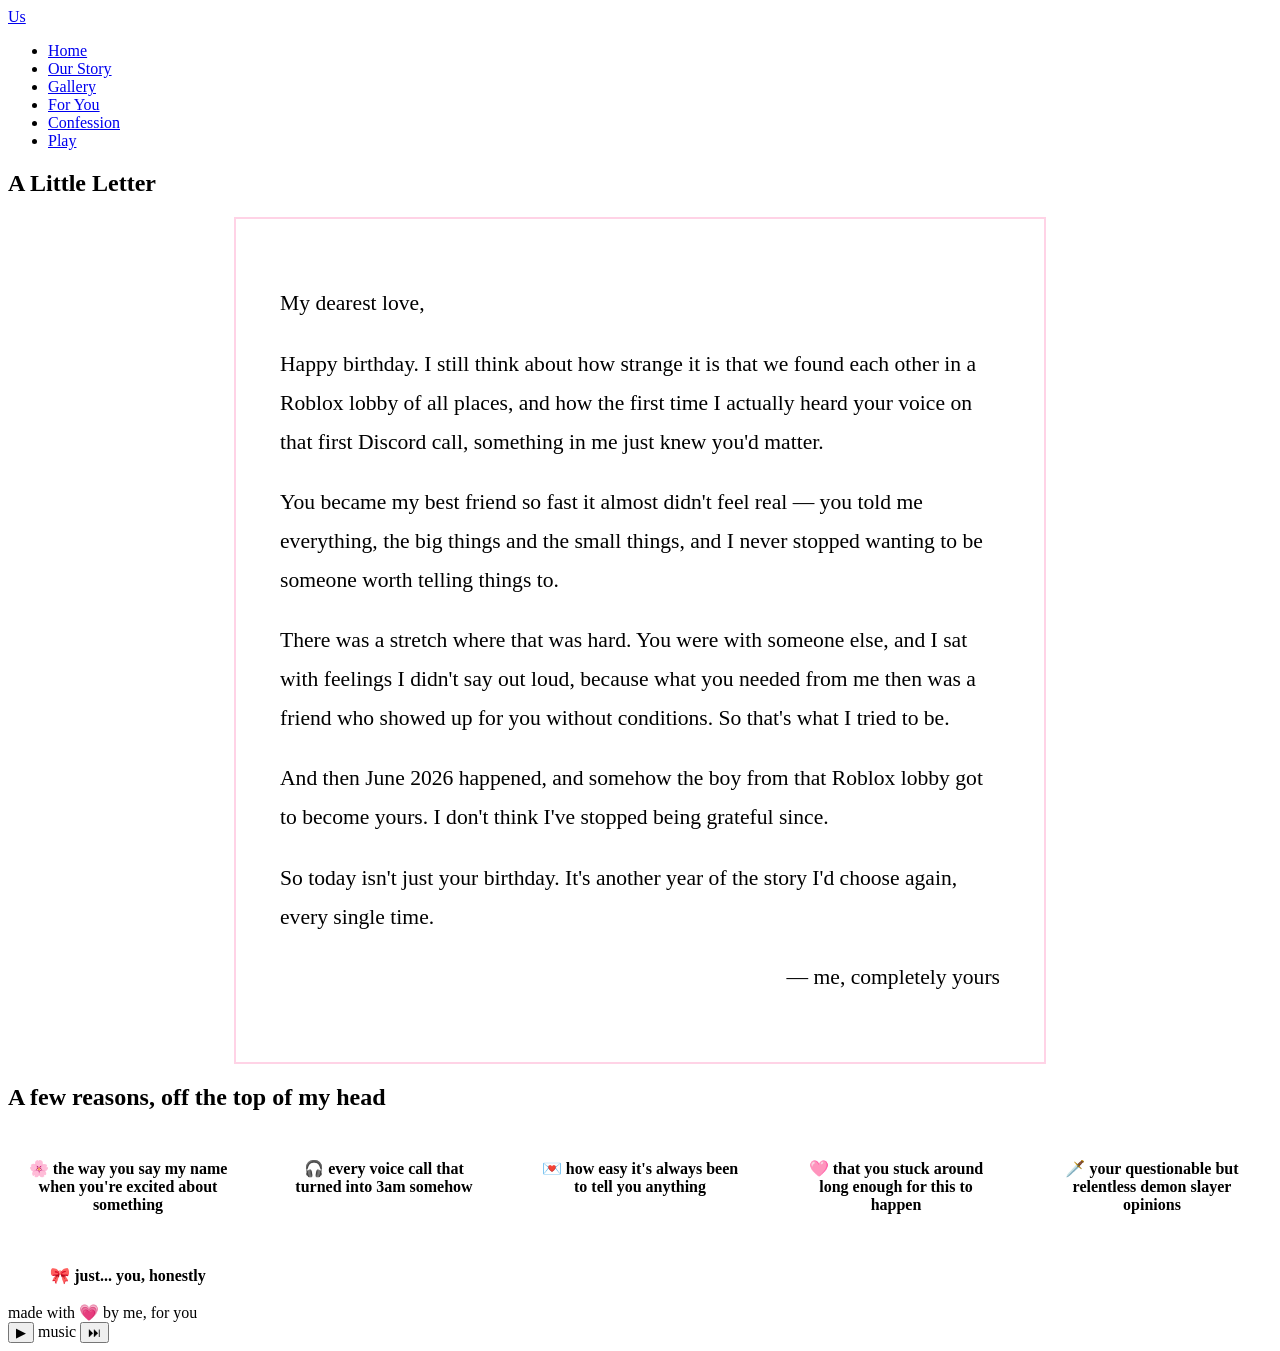
==== letter.html @ fff15fe3 "Add files via upload" ====
<!DOCTYPE html>
<html lang="en">
<head>
<meta charset="UTF-8">
<meta name="viewport" content="width=device-width, initial-scale=1.0">
<title>For You 💗</title>
<link rel="icon" href="data:image/svg+xml,<svg xmlns=%22http://www.w3.org/2000/svg%22 viewBox=%220 0 100 100%22><text y=%22.9em%22 font-size=%2290%22>💗</text></svg>">
<link href="https://fonts.googleapis.com/css2?family=Playfair+Display:wght@600;700&family=Quicksand:wght@500;600;700&family=Caveat:wght@600;700&display=swap" rel="stylesheet">
<link rel="stylesheet" href="css/style.css">
<style>
  .letter-paper{
    background:var(--white);
    border-radius:var(--radius);
    box-shadow:var(--shadow);
    padding:44px;
    max-width:720px; margin:0 auto;
    border:2px solid #ffd3e6;
    font-family:var(--hand);
    font-size:1.35rem;
    line-height:1.8;
    color:var(--ink);
  }
  .letter-paper p{font-size:inherit; line-height:inherit;}
  .signature{ text-align:right; font-size:1.7rem; color:var(--hot-deep); margin-top:20px;}
  .reasons{
    display:grid; grid-template-columns:repeat(auto-fit,minmax(220px,1fr));
    gap:16px; margin-top:30px;
  }
  .reason-card{
    background:var(--white); border-radius:16px; padding:18px;
    border:2px dashed var(--bubblegum); text-align:center; font-weight:600;
  }
</style>
</head>
<body data-page="letter">

<div id="float-layer"></div>
<div class="haori-sash"></div>

<nav class="site-nav">
  <a href="index.html" class="brand"><span class="bow"><span class="bow-center"></span></span> Us</a>
  <ul>
    <li><a class="nav-link" href="index.html">Home</a></li>
    <li><a class="nav-link" href="memories.html">Our Story</a></li>
    <li><a class="nav-link" href="gallery.html">Gallery</a></li>
    <li><a class="nav-link" href="letter.html">For You</a></li>
    <li><a class="nav-link" href="admirers.html">Confession</a></li>
    <li><a class="nav-link" href="games.html">Play</a></li>
  </ul>
</nav>

<main class="page-wrap">
  <section class="center">
    <h1>A Little Letter</h1>
  </section>

  <div class="letter-paper">
    <p>My dearest <span data-her-name>love</span>,</p>
    <p>Happy birthday. I still think about how strange it is that we found each other in a Roblox lobby of all places, and how the first time I actually heard your voice on that first Discord call, something in me just knew you'd matter.</p>
    <p>You became my best friend so fast it almost didn't feel real — you told me everything, the big things and the small things, and I never stopped wanting to be someone worth telling things to.</p>
    <p>There was a stretch where that was hard. You were with someone else, and I sat with feelings I didn't say out loud, because what you needed from me then was a friend who showed up for you without conditions. So that's what I tried to be.</p>
    <p>And then June 2026 happened, and somehow the boy from that Roblox lobby got to become yours. I don't think I've stopped being grateful since.</p>
    <p>So today isn't just your birthday. It's another year of the story I'd choose again, every single time.</p>
    <p class="signature">— <span data-my-name>me</span>, completely yours</p>
  </div>

  <div class="spark-divider"></div>

  <section>
    <h2 class="center">A few reasons, off the top of my head</h2>
    <div class="reasons">
      <div class="reason-card">🌸 the way you say my name when you're excited about something</div>
      <div class="reason-card">🎧 every voice call that turned into 3am somehow</div>
      <div class="reason-card">💌 how easy it's always been to tell you anything</div>
      <div class="reason-card">🩷 that you stuck around long enough for this to happen</div>
      <div class="reason-card">🗡️ your questionable but relentless demon slayer opinions</div>
      <div class="reason-card">🎀 just... you, honestly</div>
    </div>
  </section>
</main>

<div class="haori-sash"></div>
<footer class="site-footer">made with 💗 by <span data-my-name>me</span>, for <span data-her-name>you</span></footer>

<div class="music-bar hidden" id="music-bar">
  <button class="play-toggle">▶</button>
  <span class="track-name">music</span>
  <button class="next-track">⏭</button>
</div>

<script src="js/config.js"></script>
<script src="js/main.js"></script>
</body>
</html>
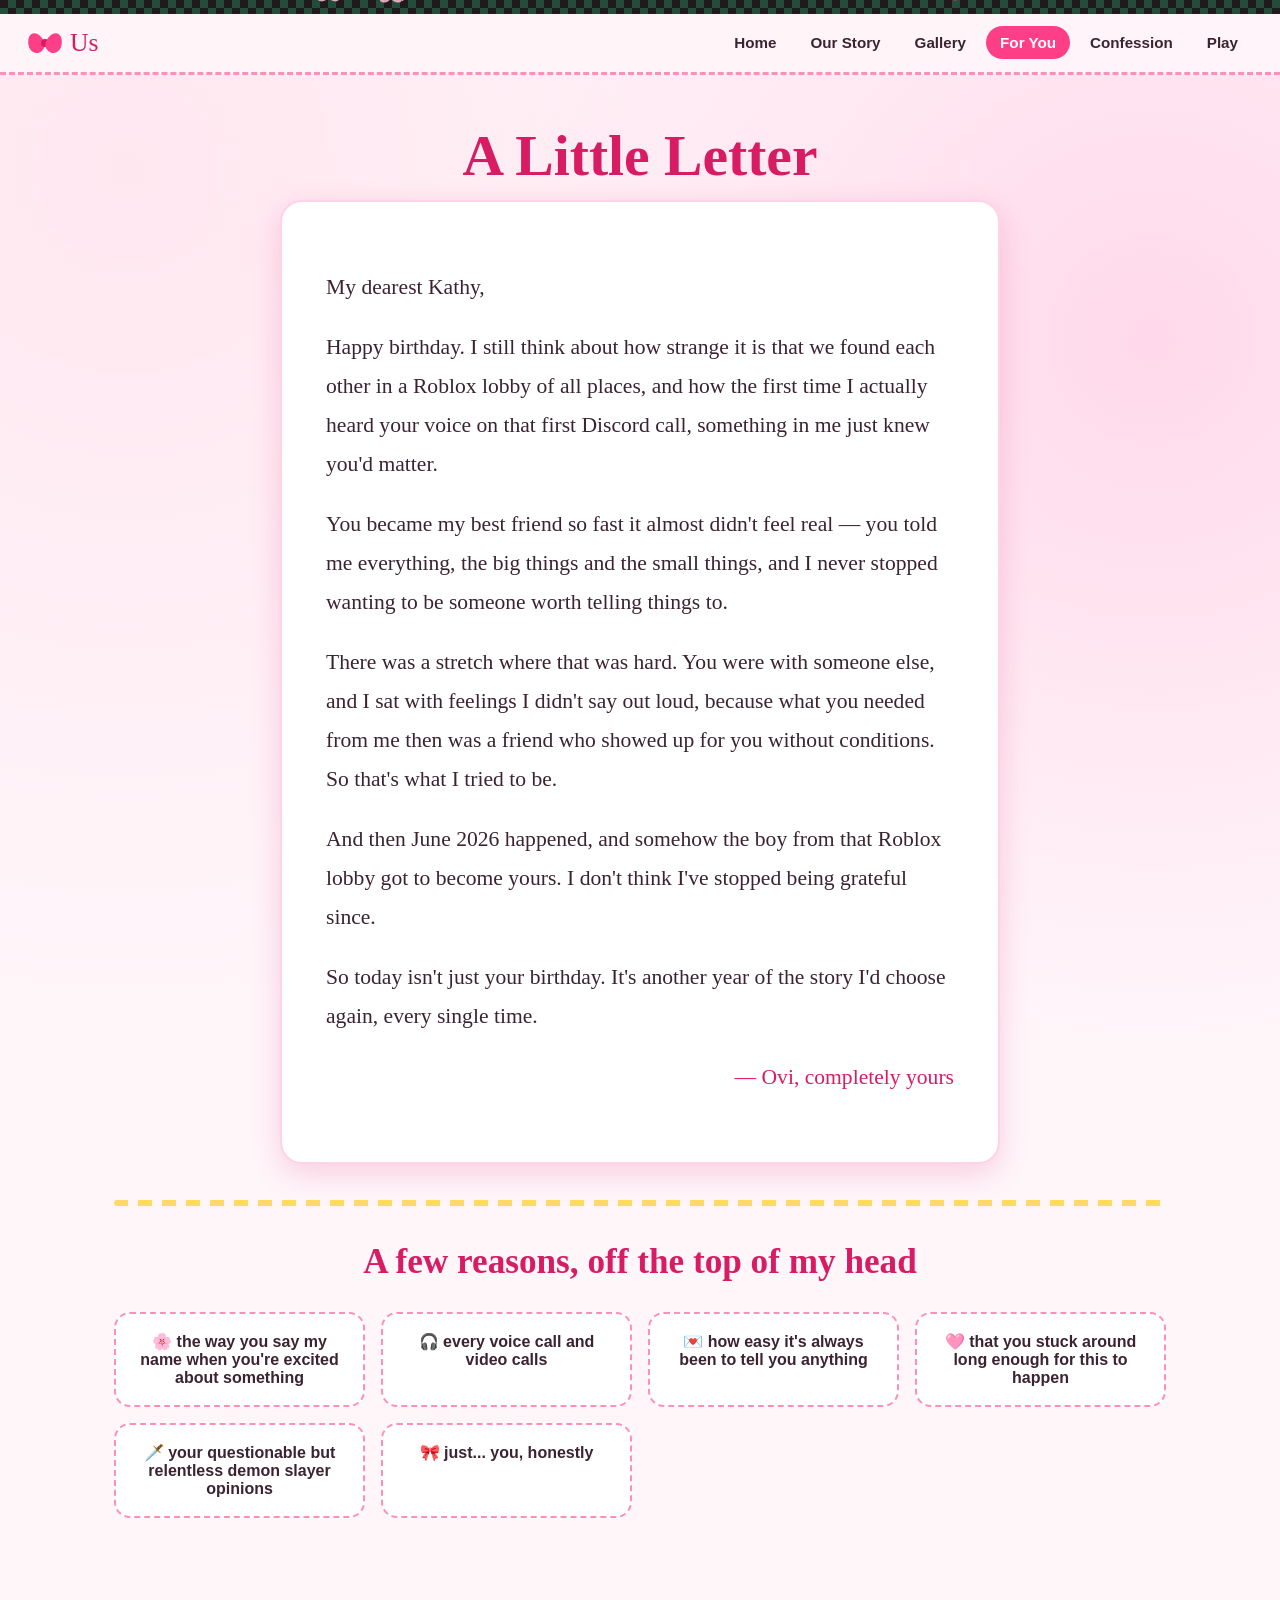
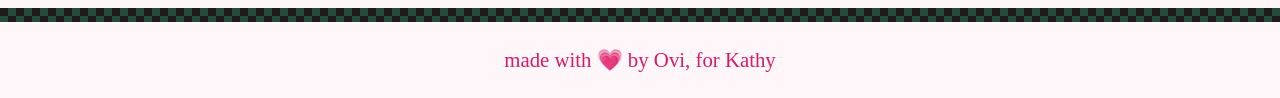
==== commit a0b02177: "Update letter.html" ====
--- a/letter.html
+++ b/letter.html
@@ -70,7 +70,7 @@
     <h2 class="center">A few reasons, off the top of my head</h2>
     <div class="reasons">
       <div class="reason-card">🌸 the way you say my name when you're excited about something</div>
-      <div class="reason-card">🎧 every voice call that turned into 3am somehow</div>
+      <div class="reason-card">🎧 every voice call and video calls</div>
       <div class="reason-card">💌 how easy it's always been to tell you anything</div>
       <div class="reason-card">🩷 that you stuck around long enough for this to happen</div>
       <div class="reason-card">🗡️ your questionable but relentless demon slayer opinions</div>
--- a/css/style.css
+++ b/css/style.css
@@ -0,0 +1,272 @@
+/* ============================================================
+   Palette
+   - Hello Kitty pinks:  blush #FFE7F0, bubblegum #FF8FB8, hot #FF3E88
+   - Demon Slayer accents:
+       Tanjiro haori   -> forest #234D3A / charcoal #1B1B1B checker
+       Nezuko          -> deep pink #E85D9E + bamboo green #7BAE7F
+       Zenitsu         -> spark yellow #FFD23F
+   ============================================================ */
+:root{
+  --blush:#FFE7F0;
+  --cream:#FFF6FA;
+  --bubblegum:#FF8FB8;
+  --hot:#FF3E88;
+  --hot-deep:#D81C63;
+  --forest:#234D3A;
+  --charcoal:#201A1D;
+  --bamboo:#7BAE7F;
+  --spark:#FFD23F;
+  --ink:#3B2430;
+  --white:#FFFFFF;
+  --shadow: 0 10px 30px rgba(216, 28, 99, 0.18);
+  --radius: 22px;
+  --serif: "Playfair Display", "Iowan Old Style", Georgia, serif;
+  --hand: "Caveat", "Segoe Script", cursive;
+  --sans: "Quicksand", "Segoe UI", sans-serif;
+}
+
+*{box-sizing:border-box;}
+html{scroll-behavior:smooth;}
+body{
+  margin:0;
+  font-family:var(--sans);
+  color:var(--ink);
+  background:
+    radial-gradient(circle at 10% 10%, var(--blush) 0%, transparent 45%),
+    radial-gradient(circle at 90% 20%, #ffd9ea 0%, transparent 40%),
+    var(--cream);
+  min-height:100vh;
+  overflow-x:hidden;
+}
+
+@media (prefers-reduced-motion: reduce){
+  *{animation-duration:0.001ms !important; animation-iteration-count:1 !important; transition-duration:0.001ms !important; scroll-behavior:auto !important;}
+}
+
+/* -------------------- Checker sash (Tanjiro) -------------------- */
+.haori-sash{
+  height:14px;
+  width:100%;
+  background-image:
+    linear-gradient(45deg, var(--forest) 25%, transparent 25%, transparent 75%, var(--forest) 75%, var(--forest)),
+    linear-gradient(45deg, var(--forest) 25%, var(--charcoal) 25%, var(--charcoal) 75%, var(--forest) 75%, var(--forest));
+  background-size:16px 16px;
+  background-position:0 0, 8px 8px;
+}
+
+/* -------------------- Nav -------------------- */
+.site-nav{
+  position:sticky; top:0; z-index:50;
+  display:flex; align-items:center; justify-content:space-between;
+  padding:14px 28px;
+  background:rgba(255,246,250,0.88);
+  backdrop-filter: blur(8px);
+  border-bottom:3px dashed var(--bubblegum);
+}
+.site-nav .brand{
+  font-family:var(--hand);
+  font-size:1.6rem;
+  color:var(--hot-deep);
+  text-decoration:none;
+  display:flex; align-items:center; gap:8px;
+}
+.site-nav ul{
+  list-style:none; display:flex; gap:6px; margin:0; padding:0;
+  flex-wrap:wrap;
+}
+.site-nav a.nav-link{
+  text-decoration:none;
+  color:var(--ink);
+  font-weight:600;
+  padding:8px 14px;
+  border-radius:999px;
+  transition:background .2s ease, color .2s ease;
+  font-size:0.95rem;
+}
+.site-nav a.nav-link:hover, .site-nav a.nav-link.active{
+  background:var(--hot);
+  color:white;
+}
+
+/* -------------------- Layout helpers -------------------- */
+.page-wrap{max-width:1100px; margin:0 auto; padding:48px 24px 90px;}
+.center{text-align:center;}
+h1,h2,h3{font-family:var(--serif); margin:0 0 12px;}
+h1{font-size:clamp(2.2rem, 5vw, 3.6rem); color:var(--hot-deep);}
+h2{font-size:clamp(1.6rem, 3vw, 2.2rem); color:var(--hot-deep);}
+p{line-height:1.65; font-size:1.05rem;}
+.script{font-family:var(--hand); color:var(--hot-deep);}
+
+.btn{
+  display:inline-block;
+  padding:14px 32px;
+  border-radius:999px;
+  background:var(--hot);
+  color:white;
+  font-weight:700;
+  text-decoration:none;
+  border:none;
+  cursor:pointer;
+  font-family:var(--sans);
+  font-size:1rem;
+  box-shadow:var(--shadow);
+  transition:transform .2s ease, background .2s ease;
+}
+.btn:hover{transform:translateY(-3px); background:var(--hot-deep);}
+.btn.ghost{
+  background:transparent;
+  color:var(--hot-deep);
+  border:2px solid var(--hot);
+  box-shadow:none;
+}
+
+/* -------------------- Hello Kitty bow -------------------- */
+.bow{
+  display:inline-block;
+  width:34px; height:20px;
+  position:relative;
+}
+.bow::before,.bow::after{
+  content:"";
+  position:absolute; top:0;
+  width:16px; height:20px;
+  background:var(--hot);
+  border-radius:50% 50% 50% 50% / 60% 60% 40% 40%;
+}
+.bow::before{left:0; transform:rotate(-20deg);}
+.bow::after{right:0; transform:rotate(20deg);}
+.bow-center{
+  position:absolute; left:50%; top:50%;
+  width:8px; height:8px;
+  background:var(--hot-deep);
+  border-radius:50%;
+  transform:translate(-50%,-50%);
+}
+
+/* -------------------- Cards -------------------- */
+.card{
+  background:var(--white);
+  border-radius:var(--radius);
+  box-shadow:var(--shadow);
+  padding:26px;
+  border:2px solid #ffd3e6;
+}
+
+/* -------------------- Floating hearts/petals canvas layer -------------------- */
+#float-layer{
+  position:fixed; inset:0; pointer-events:none; z-index:5; overflow:hidden;
+}
+.floaty{
+  position:absolute; top:-40px;
+  font-size:1.4rem;
+  animation:fall linear infinite;
+  opacity:0.85;
+}
+@keyframes fall{
+  to{ transform:translateY(110vh) rotate(360deg); }
+}
+
+/* -------------------- Music player -------------------- */
+.music-bar{
+  position:fixed; bottom:18px; right:18px; z-index:60;
+  background:var(--white);
+  border-radius:999px;
+  box-shadow:var(--shadow);
+  padding:10px 16px;
+  display:flex; align-items:center; gap:10px;
+  border:2px solid var(--bubblegum);
+  font-size:0.9rem;
+}
+.music-bar button{
+  background:var(--hot); color:white; border:none;
+  width:36px; height:36px; border-radius:50%;
+  cursor:pointer; font-size:1rem;
+  display:flex; align-items:center; justify-content:center;
+}
+.music-bar .track-name{max-width:140px; overflow:hidden; text-overflow:ellipsis; white-space:nowrap;}
+.music-bar.hidden{display:none;}
+
+/* -------------------- Photo slots -------------------- */
+.photo-slot{
+  aspect-ratio:1/1;
+  border-radius:18px;
+  background:repeating-linear-gradient(45deg, #ffe1ee, #ffe1ee 10px, #fff0f6 10px, #fff0f6 20px);
+  display:flex; align-items:center; justify-content:center;
+  color:var(--hot-deep);
+  font-weight:700;
+  text-align:center;
+  border:3px dashed var(--bubblegum);
+  overflow:hidden;
+  font-size:0.9rem;
+  padding:10px;
+}
+.photo-slot img{width:100%; height:100%; object-fit:cover; border-radius:14px;}
+.gallery-grid{
+  display:grid;
+  grid-template-columns:repeat(auto-fill, minmax(180px,1fr));
+  gap:18px;
+  margin-top:24px;
+}
+
+/* -------------------- Timeline -------------------- */
+.timeline{
+  position:relative;
+  margin-top:40px;
+  padding-left:34px;
+  border-left:4px dotted var(--bubblegum);
+}
+.timeline-item{
+  position:relative;
+  margin-bottom:38px;
+}
+.timeline-item::before{
+  content:attr(data-icon);
+  position:absolute; left:-52px; top:0;
+  width:36px; height:36px;
+  background:var(--white);
+  border:3px solid var(--hot);
+  border-radius:50%;
+  display:flex; align-items:center; justify-content:center;
+  font-size:1.1rem;
+}
+.timeline-item .year{
+  font-family:var(--hand); color:var(--forest); font-size:1.3rem; font-weight:700;
+}
+
+/* -------------------- Zenitsu spark divider -------------------- */
+.spark-divider{
+  height:6px; margin:36px 0;
+  background:repeating-linear-gradient(90deg, var(--spark) 0 14px, transparent 14px 24px);
+  border-radius:6px;
+  opacity:0.8;
+}
+
+/* -------------------- Footer -------------------- */
+.site-footer{
+  text-align:center; padding:26px; color:var(--hot-deep);
+  font-family:var(--hand); font-size:1.3rem;
+}
+
+/* -------------------- Game hub cards -------------------- */
+.game-grid{
+  display:grid; grid-template-columns:repeat(auto-fit,minmax(240px,1fr));
+  gap:20px; margin-top:26px;
+}
+.game-card{cursor:pointer; text-align:center;}
+.game-card .emoji{font-size:2.4rem;}
+
+/* -------------------- Memory card cluster (used in letter/messages page) -------------------- */
+.msg-card{
+  background:var(--white);
+  border-radius:var(--radius);
+  padding:28px;
+  box-shadow:var(--shadow);
+  border-left:8px solid var(--hot);
+  margin-bottom:24px;
+}
+
+@media (max-width:640px){
+  .site-nav{flex-direction:column; gap:10px; align-items:flex-start;}
+  .timeline{padding-left:26px;}
+  .timeline-item::before{left:-40px; width:30px; height:30px; font-size:0.95rem;}
+}
